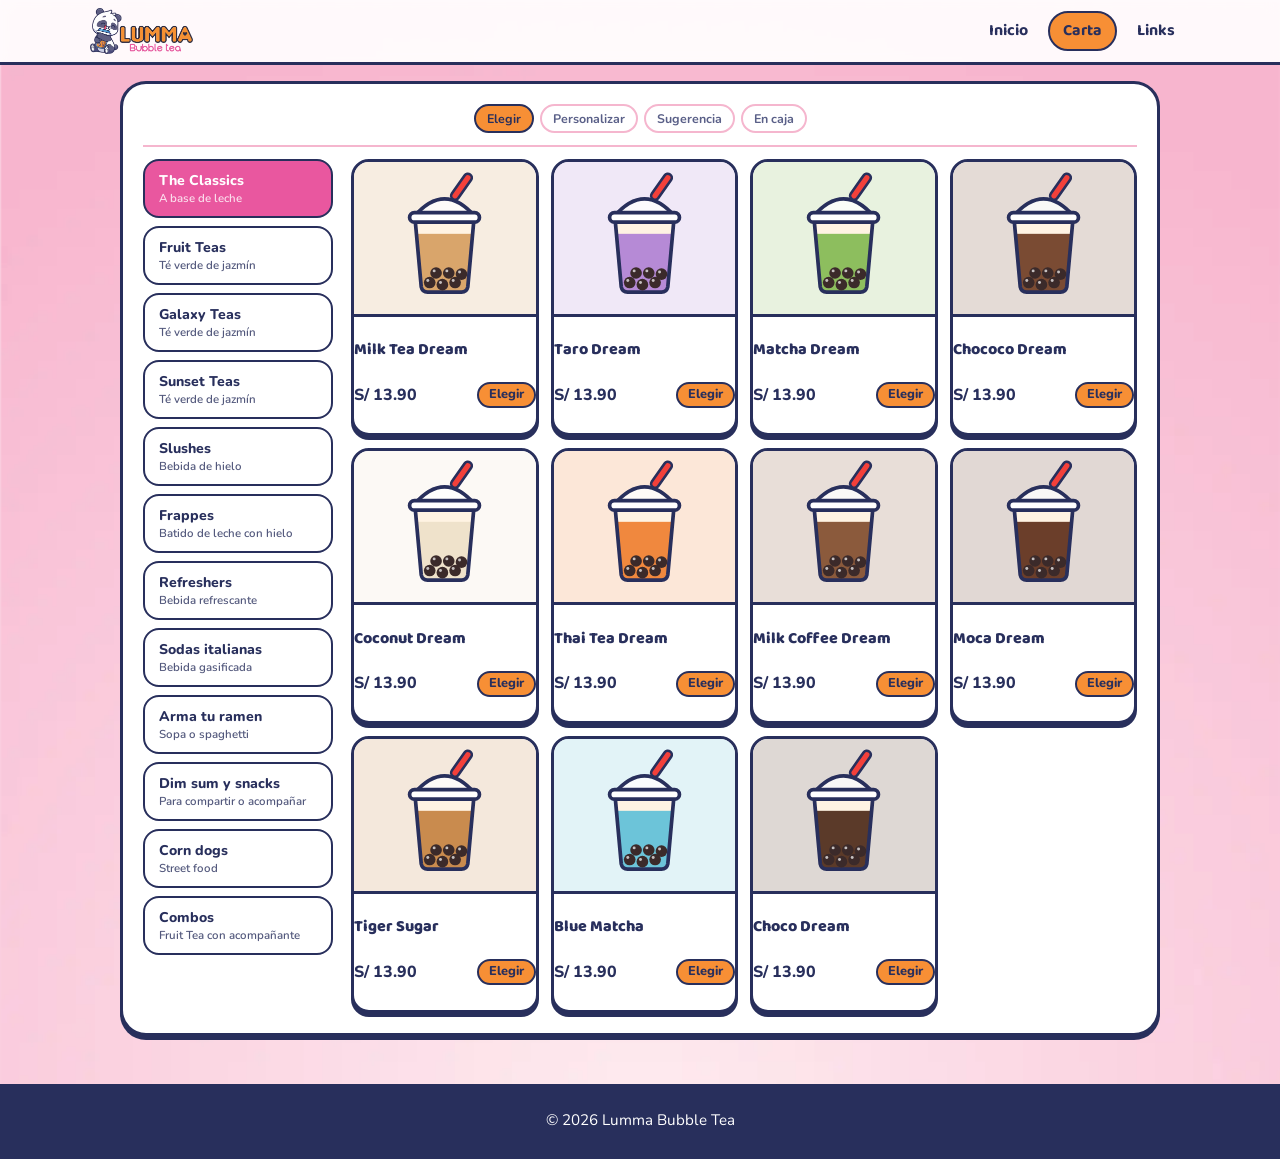
==== carta.html @ 466e7989 "primer modelo de carta menu" ====
<!doctype html>
<html lang="es">
<head>
  <meta charset="utf-8">
  <meta name="viewport" content="width=device-width, initial-scale=1">
  <title>Carta digital | Lumma Bubble Tea</title>
  <meta name="description" content="Elige tus bebidas y snacks, personalízalos, mira tu total y muéstralo en caja.">
  <meta name="theme-color" content="#F78F35">
  <link rel="icon" href="assets/images/lumma-logo.webp" type="image/webp">
  <link rel="preconnect" href="https://fonts.googleapis.com">
  <link rel="preconnect" href="https://fonts.gstatic.com" crossorigin>
  <link href="https://fonts.googleapis.com/css2?family=Baloo+2:wght@700;800&family=Nunito:wght@400;600;700;800&display=swap" rel="stylesheet">
  <link rel="stylesheet" href="assets/css/styles.css">
</head>
<body data-page="carta">
  <header class="encabezado" id="encabezado"></header>

  <main class="carta-pagina">
    <h1 class="solo-lectores">Carta digital de Lumma Bubble Tea</h1>
    <div class="app" id="app" aria-live="polite"></div>
    <noscript><p style="text-align:center;padding:2rem">Activa JavaScript para usar la carta interactiva.</p></noscript>
  </main>

  <footer class="pie" id="pie"></footer>

  <script src="assets/js/config.js"></script>
  <script src="assets/js/art.js"></script>
  <script src="assets/js/menu-data.js"></script>
  <script src="assets/js/site.js"></script>
  <script src="assets/js/carta.js"></script>
</body>
</html>
---- assets/css/styles.css ----
/* ===== Paleta de Lumma (extraída del logo) ===== */
:root {
  --naranja: #F78F35;
  --azul: #282F5C;
  --rosa: #E9579F;
  --rosa-fuerte: #EC2C6C;
  --rojo: #F3403A;
  --fondo-claro: #FEEBEF;
  --fondo-borde: #F5B6CE;
  --blanco: #FFFFFF;
  --texto: #282F5C;
  --texto-suave: #5A6088;
  --radio: 18px;
  --sombra: 0 4px 0 var(--azul);
  --font-titulo: 'Baloo 2', 'Nunito', 'Trebuchet MS', system-ui, sans-serif;
  --font-texto: 'Nunito', 'Segoe UI', system-ui, sans-serif;
}

* { box-sizing: border-box; }
html { -webkit-text-size-adjust: 100%; }
body {
  margin: 0;
  font-family: var(--font-texto);
  font-size: 16px;
  line-height: 1.55;
  color: var(--texto);
  background: #FBCFE0 url('../images/FONDO.webp') center top / cover fixed no-repeat;
  min-height: 100vh;
  display: flex;
  flex-direction: column;
}
main { flex: 1; }
h1, h2, h3 { font-family: var(--font-titulo); line-height: 1.15; margin: 0 0 .5rem; font-weight: 800; }
h1 { font-size: clamp(2rem, 6vw, 3.2rem); }
h2 { font-size: clamp(1.5rem, 4vw, 2.1rem); }
h3 { font-size: 1.15rem; }
p { margin: 0 0 1rem; }
img { max-width: 100%; height: auto; display: block; }
a { color: inherit; }
.contenedor { width: min(1100px, 100% - 32px); margin-inline: auto; }
.solo-lectores { position: absolute; left: -9999px; }
:focus-visible { outline: 3px solid var(--azul); outline-offset: 3px; }

/* ===== Botones ===== */
.btn {
  display: inline-flex; align-items: center; justify-content: center; gap: .5rem;
  font-family: var(--font-titulo); font-weight: 800; font-size: 1.05rem;
  padding: .7rem 1.4rem; border-radius: 999px; cursor: pointer; text-decoration: none;
  border: 3px solid var(--azul); background: var(--naranja); color: var(--azul);
  box-shadow: var(--sombra); transition: transform .12s, box-shadow .12s;
}
.btn:hover { transform: translateY(2px); box-shadow: 0 2px 0 var(--azul); }
.btn:active { transform: translateY(4px); box-shadow: 0 0 0 var(--azul); }
.btn.rosa { background: var(--rosa); color: var(--blanco); }
.btn.blanco { background: var(--blanco); }
.btn.azul { background: var(--azul); color: var(--blanco); }
.btn.bloque { display: flex; width: 100%; }
.btn.chico { font-size: .9rem; padding: .45rem .95rem; }

/* ===== Encabezado y pie ===== */
.encabezado { position: sticky; top: 0; z-index: 20; background: rgba(255, 255, 255, .92); border-bottom: 3px solid var(--azul); backdrop-filter: blur(6px); }
.encabezado .contenedor { display: flex; align-items: center; justify-content: space-between; gap: 1rem; padding: .5rem 0; }
.logo img { height: 46px; width: auto; }
.nav { display: flex; gap: .35rem; }
.nav a { font-family: var(--font-titulo); font-weight: 700; text-decoration: none; padding: .35rem .8rem; border-radius: 999px; border: 2px solid transparent; }
.nav a:hover { border-color: var(--azul); }
.nav a[aria-current="page"] { background: var(--naranja); border-color: var(--azul); }
.pie { margin-top: 3rem; background: var(--azul); color: var(--blanco); padding: 1.6rem 0; text-align: center; font-size: .95rem; }
.pie a { color: var(--blanco); }

/* ===== Inicio ===== */
.hero { padding: 2.2rem 0 1.5rem; text-align: center; }
.hero .logo-grande { width: min(420px, 82%); margin: 0 auto 1rem; }
.hero p { font-size: 1.15rem; max-width: 34rem; margin-inline: auto; }
.hero .acciones { display: flex; flex-wrap: wrap; gap: .8rem; justify-content: center; margin-top: 1.2rem; }
.seccion { padding: 2.2rem 0; }
.seccion > .contenedor > h2 { text-align: center; }
.seccion .sub { text-align: center; color: var(--texto-suave); margin-bottom: 1.5rem; }
.rejilla { display: grid; gap: 1rem; grid-template-columns: repeat(auto-fit, minmax(200px, 1fr)); }
.tarjeta {
  background: var(--blanco); border: 3px solid var(--azul); border-radius: var(--radio);
  box-shadow: var(--sombra); padding: 1.1rem; position: relative;
}
.tarjeta .num { display: inline-flex; width: 2.2rem; height: 2.2rem; align-items: center; justify-content: center; border-radius: 50%; background: var(--naranja); border: 3px solid var(--azul); font-family: var(--font-titulo); font-weight: 800; margin-bottom: .5rem; }
.tarjeta.cat { text-align: center; text-decoration: none; display: block; padding-top: .6rem; }
.tarjeta.cat .ilustra { width: 96px; height: 96px; margin: 0 auto .4rem; }
.tarjeta.cat strong { font-family: var(--font-titulo); font-size: 1.15rem; display: block; }
.tarjeta.cat span { color: var(--texto-suave); font-size: .9rem; }
.tarjeta.cat:hover { transform: translateY(2px); box-shadow: 0 2px 0 var(--azul); }
.tarjeta .dato { color: var(--texto-suave); margin: 0 0 .35rem; font-size: .95rem; }
.aviso-datos { text-align: center; font-size: .85rem; color: var(--texto-suave); margin-top: 1rem; }
.fila-botones { display: flex; flex-wrap: wrap; gap: .8rem; justify-content: center; }

/* ===== Links (linktree) ===== */
.links { width: min(440px, 100% - 32px); margin: 2rem auto 0; text-align: center; display: flex; flex-direction: column; gap: .9rem; }
.links .logo-links { width: 78%; margin: 0 auto .2rem; }
.links p { margin: 0 0 .4rem; color: var(--texto-suave); }
.links .btn { padding: .95rem 1.2rem; font-size: 1.15rem; }

/* ===== Carta interactiva ===== */
.carta-pagina { padding: 1rem 0 0; }
.app { width: min(1040px, 100% - 24px); margin: 0 auto; background: var(--blanco); border: 3px solid var(--azul); border-radius: 26px; box-shadow: var(--sombra); padding: 14px; display: flex; flex-direction: column; gap: 12px; min-height: 70vh; }
.pasos { display: flex; justify-content: center; flex-wrap: wrap; gap: 6px; padding-bottom: 12px; border-bottom: 2px solid var(--fondo-borde); }
.pasos span { font-size: .78rem; padding: 3px 11px; border-radius: 999px; border: 2px solid var(--fondo-borde); color: var(--texto-suave); white-space: nowrap; font-weight: 700; }
.pasos span.on { background: var(--naranja); border-color: var(--azul); color: var(--azul); }
.fila { display: flex; align-items: center; justify-content: space-between; gap: 8px; }
.suave { color: var(--texto-suave); font-size: .9rem; }

.layout { display: flex; flex-direction: column; gap: 12px; }
.rail { display: flex; gap: 8px; overflow-x: auto; padding-bottom: 6px; scrollbar-width: thin; }
.chip { font-family: var(--font-texto); font-weight: 800; font-size: .88rem; padding: 7px 14px; border-radius: 999px; border: 2px solid var(--azul); background: var(--blanco); color: var(--azul); cursor: pointer; white-space: nowrap; flex-shrink: 0; }
.chip.on { background: var(--rosa); color: var(--blanco); }
.chip .nota { display: none; }
.rejilla-prod { display: grid; gap: 12px; grid-template-columns: repeat(2, minmax(0, 1fr)); }
.prod { position: relative; text-align: left; padding: 0; border: 3px solid var(--azul); border-radius: var(--radio); background: var(--blanco); overflow: hidden; cursor: pointer; font: inherit; color: inherit; box-shadow: var(--sombra); transition: transform .12s, box-shadow .12s; }
.prod:hover { transform: translateY(2px); box-shadow: 0 2px 0 var(--azul); }
.prod .foto { aspect-ratio: 1 / .85; display: flex; align-items: center; justify-content: center; border-bottom: 3px solid var(--azul); }
.prod .foto svg { width: 70%; height: 90%; }
.prod .info { padding: 8px 10px 10px; }
.prod .nombre { font-family: var(--font-titulo); font-weight: 800; font-size: 1rem; line-height: 1.15; display: block; min-height: 2.3em; }
.prod .precio-fila { display: flex; justify-content: space-between; align-items: center; gap: 6px; margin-top: 4px; }
.prod .precio { font-weight: 800; }
.prod .accion { font-size: .8rem; font-weight: 800; background: var(--naranja); border: 2px solid var(--azul); border-radius: 999px; padding: 1px 10px; }
.insignia { position: absolute; top: 8px; right: 8px; background: var(--rosa); color: #fff; border: 2px solid var(--azul); border-radius: 999px; min-width: 26px; height: 26px; display: flex; align-items: center; justify-content: center; font-weight: 800; font-size: .85rem; padding: 0 6px; }

.barra { position: sticky; bottom: 10px; margin-top: auto; display: flex; align-items: center; justify-content: space-between; gap: 10px; background: var(--azul); color: var(--blanco); padding: 10px 14px; border-radius: 18px; }
.barra .total { font-family: var(--font-titulo); font-weight: 800; font-size: 1.25rem; line-height: 1.1; }
.barra .suave { color: #D8DBF2; }

.volver { background: var(--blanco); border: 2px solid var(--azul); border-radius: 999px; padding: 4px 14px; font-weight: 800; cursor: pointer; color: var(--azul); font-family: var(--font-texto); }
.detalle-foto { height: 150px; border-radius: var(--radio); border: 3px solid var(--azul); display: flex; align-items: center; justify-content: center; }
.detalle-foto svg { height: 88%; width: auto; }
.grupo { display: flex; flex-direction: column; gap: 6px; }
.grupo > .etq { font-weight: 800; font-size: .9rem; }
.opciones { display: flex; flex-wrap: wrap; gap: 8px; }
.opcion { font-family: var(--font-texto); font-weight: 700; font-size: .9rem; padding: 8px 14px; border-radius: 14px; border: 2px solid var(--azul); background: var(--blanco); color: var(--azul); cursor: pointer; }
.opcion[aria-pressed="true"] { background: var(--naranja); }
.cantidad { display: flex; align-items: center; gap: 14px; font-weight: 800; }
.cantidad button { width: 36px; height: 36px; border-radius: 50%; border: 2px solid var(--azul); background: var(--blanco); font-size: 1.2rem; font-weight: 800; cursor: pointer; color: var(--azul); }

.linea { border: 2px solid var(--azul); border-radius: 14px; padding: 10px 12px; display: flex; justify-content: space-between; gap: 10px; align-items: flex-start; }
.linea .nm { font-weight: 800; }
.linea .precio-linea { font-weight: 800; text-align: right; white-space: nowrap; }
.quitar { background: none; border: 0; padding: 0; color: var(--rosa-fuerte); font-weight: 800; cursor: pointer; font-family: var(--font-texto); font-size: .85rem; }
.total-fila { display: flex; justify-content: space-between; align-items: baseline; font-family: var(--font-titulo); font-weight: 800; padding: 4px 2px; }
.total-fila .grande { font-size: 1.8rem; }
.nota-caja { background: var(--fondo-claro); border-radius: 14px; padding: 10px 14px; font-size: .9rem; color: var(--texto-suave); }
.acciones-col { display: flex; flex-direction: column; gap: 10px; }
.acciones-fila { display: flex; gap: 10px; }
.acciones-fila .btn { flex: 1; }
.vacio { text-align: center; padding: 2rem 1rem; color: var(--texto-suave); }

/* Modo letra grande (para mostrar en caja) */
.grande-modo .linea { padding: 16px; }
.grande-modo .linea .nm { font-size: 1.45rem; }
.grande-modo .linea .suave { font-size: 1.1rem; }
.grande-modo .linea .precio-linea { font-size: 1.45rem; }
.grande-modo .total-fila .grande { font-size: 2.6rem; }

/* ===== Pantallas grandes: carta con columna de categorías ===== */
@media (min-width: 900px) {
  .layout { display: grid; grid-template-columns: 190px minmax(0, 1fr); gap: 18px; align-items: start; }
  .rail { flex-direction: column; overflow: visible; position: sticky; top: 76px; }
  .chip { border-radius: 16px; text-align: left; padding: 10px 14px; white-space: normal; }
  .chip .nota { display: block; font-size: .72rem; font-weight: 600; opacity: .8; }
  .rejilla-prod { grid-template-columns: repeat(3, minmax(0, 1fr)); }
  .app { padding: 20px; }
}
@media (min-width: 1100px) { .rejilla-prod { grid-template-columns: repeat(4, minmax(0, 1fr)); } }
.barra .btn { white-space: nowrap; padding: .55rem 1.1rem; font-size: 1rem; }
@media (max-width: 520px) {
  .nav a { padding: .3rem .55rem; font-size: .9rem; }
  .logo img { height: 40px; }
  .pasos { gap: 4px; }
  .pasos span { font-size: .7rem; padding: 3px 8px; }
}
@media (prefers-reduced-motion: reduce) { .btn, .prod, .tarjeta.cat { transition: none; } }
.total-arriba { background: var(--fondo-claro); border: 2px solid var(--azul); border-radius: 14px; padding: 8px 14px; }
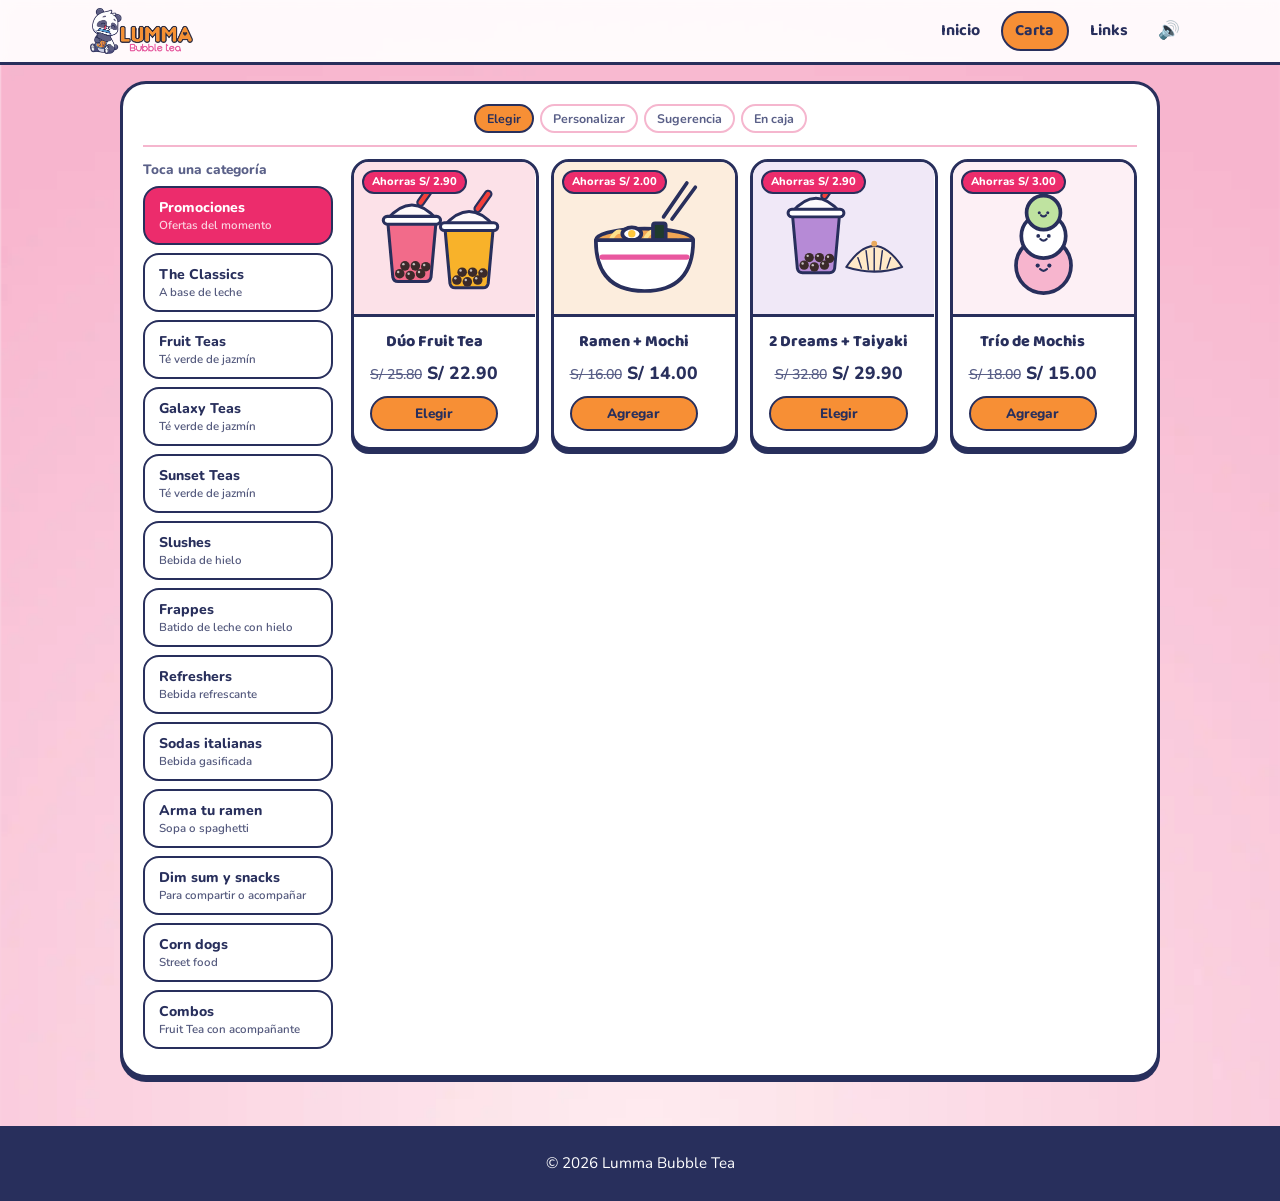
==== commit 2fbf1ae1: "se pulio" ====
--- a/carta.html
+++ b/carta.html
@@ -26,6 +26,7 @@
   <script src="assets/js/config.js"></script>
   <script src="assets/js/art.js"></script>
   <script src="assets/js/menu-data.js"></script>
+  <script src="assets/js/sonido.js"></script>
   <script src="assets/js/site.js"></script>
   <script src="assets/js/carta.js"></script>
 </body>
--- a/assets/css/styles.css
+++ b/assets/css/styles.css
@@ -107,7 +107,11 @@
 .suave { color: var(--texto-suave); font-size: .9rem; }
 
 .layout { display: flex; flex-direction: column; gap: 12px; }
-.rail { display: flex; gap: 8px; overflow-x: auto; padding-bottom: 6px; scrollbar-width: thin; }
+.rail { display: flex; gap: 8px; overflow-x: auto; padding-bottom: 6px; scrollbar-width: thin; position: relative; }
+.rail-wrap { position: relative; }
+.pista-cat { margin: 0 0 6px; font-size: .85rem; font-weight: 800; color: var(--texto-suave); }
+.rail-wrap::after { content: ''; position: absolute; right: 0; top: 26px; bottom: 8px; width: 44px; pointer-events: none; background: linear-gradient(to right, rgba(255, 255, 255, 0), #fff 85%); transition: opacity .2s; }
+.rail-wrap.fin::after { opacity: 0; }
 .chip { font-family: var(--font-texto); font-weight: 800; font-size: .88rem; padding: 7px 14px; border-radius: 999px; border: 2px solid var(--azul); background: var(--blanco); color: var(--azul); cursor: pointer; white-space: nowrap; flex-shrink: 0; }
 .chip.on { background: var(--rosa); color: var(--blanco); }
 .chip .nota { display: none; }
@@ -116,11 +120,11 @@
 .prod:hover { transform: translateY(2px); box-shadow: 0 2px 0 var(--azul); }
 .prod .foto { aspect-ratio: 1 / .85; display: flex; align-items: center; justify-content: center; border-bottom: 3px solid var(--azul); }
 .prod .foto svg { width: 70%; height: 90%; }
-.prod .info { padding: 8px 10px 10px; }
+.prod .info { display: block; padding: 7px 16px 16px; }
 .prod .nombre { font-family: var(--font-titulo); font-weight: 800; font-size: 1rem; line-height: 1.15; display: block; min-height: 2.3em; }
-.prod .precio-fila { display: flex; justify-content: space-between; align-items: center; gap: 6px; margin-top: 4px; }
-.prod .precio { font-weight: 800; }
-.prod .accion { font-size: .8rem; font-weight: 800; background: var(--naranja); border: 2px solid var(--azul); border-radius: 999px; padding: 1px 10px; }
+.prod .precio-fila { display: flex; flex-direction: column; align-items: stretch; gap: 8px; margin-top: 0; }
+.prod .precio { font-weight: 800; font-size: 1.1rem; }
+.prod .accion { display: block; text-align: center; font-size: .85rem; font-weight: 800; background: var(--naranja); border: 2px solid var(--azul); border-radius: 999px; padding: 5px 16px; white-space: nowrap; }
 .insignia { position: absolute; top: 8px; right: 8px; background: var(--rosa); color: #fff; border: 2px solid var(--azul); border-radius: 999px; min-width: 26px; height: 26px; display: flex; align-items: center; justify-content: center; font-weight: 800; font-size: .85rem; padding: 0 6px; }
 
 .barra { position: sticky; bottom: 10px; margin-top: auto; display: flex; align-items: center; justify-content: space-between; gap: 10px; background: var(--azul); color: var(--blanco); padding: 10px 14px; border-radius: 18px; }
@@ -135,8 +139,14 @@
 .opciones { display: flex; flex-wrap: wrap; gap: 8px; }
 .opcion { font-family: var(--font-texto); font-weight: 700; font-size: .9rem; padding: 8px 14px; border-radius: 14px; border: 2px solid var(--azul); background: var(--blanco); color: var(--azul); cursor: pointer; }
 .opcion[aria-pressed="true"] { background: var(--naranja); }
-.cantidad { display: flex; align-items: center; gap: 14px; font-weight: 800; }
-.cantidad button { width: 36px; height: 36px; border-radius: 50%; border: 2px solid var(--azul); background: var(--blanco); font-size: 1.2rem; font-weight: 800; cursor: pointer; color: var(--azul); }
+.cantidad { display: flex; align-items: center; justify-content: space-between; gap: 14px; background: var(--fondo-claro); border: 3px solid var(--azul); border-radius: 18px; padding: 10px 16px; box-shadow: 0 3px 0 var(--azul); }
+.cantidad { --tam-cantidad: 1rem; }
+.cantidad .etq-cant { font-family: var(--font-titulo); font-weight: 800; font-size: var(--tam-cantidad); line-height: 1; color: var(--azul); }
+.cantidad .ctl { display: flex; align-items: center; gap: 16px; }
+.cantidad .num { min-width: 1.6em; text-align: center; font-family: var(--font-titulo); font-weight: 800; font-size: var(--tam-cantidad); line-height: 1; color: var(--azul); }
+.cantidad button { width: 46px; height: 46px; border-radius: 50%; border: 3px solid var(--azul); background: var(--blanco); font-family: var(--font-texto); font-size: 1.6rem; font-weight: 800; line-height: 1; cursor: pointer; color: var(--azul); padding: 0; box-shadow: 0 3px 0 var(--azul); transition: transform .1s, box-shadow .1s; }
+.cantidad button[data-a="mas"] { background: var(--naranja); }
+.cantidad button:active { transform: translateY(3px); box-shadow: 0 0 0 var(--azul); }
 
 .linea { border: 2px solid var(--azul); border-radius: 14px; padding: 10px 12px; display: flex; justify-content: space-between; gap: 10px; align-items: flex-start; }
 .linea .nm { font-weight: 800; }
@@ -160,7 +170,9 @@
 /* ===== Pantallas grandes: carta con columna de categorías ===== */
 @media (min-width: 900px) {
   .layout { display: grid; grid-template-columns: 190px minmax(0, 1fr); gap: 18px; align-items: start; }
-  .rail { flex-direction: column; overflow: visible; position: sticky; top: 76px; }
+  .rail-wrap { position: sticky; top: 76px; }
+  .rail-wrap::after { display: none; }
+  .rail { flex-direction: column; overflow: visible; position: static; }
   .chip { border-radius: 16px; text-align: left; padding: 10px 14px; white-space: normal; }
   .chip .nota { display: block; font-size: .72rem; font-weight: 600; opacity: .8; }
   .rejilla-prod { grid-template-columns: repeat(3, minmax(0, 1fr)); }
@@ -176,3 +188,76 @@
 }
 @media (prefers-reduced-motion: reduce) { .btn, .prod, .tarjeta.cat { transition: none; } }
 .total-arriba { background: var(--fondo-claro); border: 2px solid var(--azul); border-radius: 14px; padding: 8px 14px; }
+.prod .precio { white-space: nowrap; }
+@media (max-width: 520px) {
+  .prod .info { padding: 5px 12px 14px; }
+  .prod .precio { font-size: 1rem; }
+  .prod .accion { font-size: .8rem; padding: 5px 10px; }
+}
+.prod { display: flex; flex-direction: column; }
+.prod .info { flex: 1; display: flex; flex-direction: column; }
+.prod .precio-fila { margin-top: auto; padding-top: 0; }
+.prod .precio { text-align: center; }
+.prod .nombre { display: flex; align-items: center; justify-content: center; text-align: center; }
+
+.ctrl { display: flex; align-items: center; gap: 10px; margin-top: 8px; }
+.paso { width: 36px; height: 36px; border-radius: 50%; border: 2px solid var(--azul); background: var(--blanco); color: var(--azul); font-family: var(--font-texto); font-weight: 800; font-size: 1.3rem; line-height: 1; cursor: pointer; padding: 0; }
+.paso.mas { background: var(--naranja); }
+.paso:hover { transform: translateY(1px); }
+.grande-modo .paso { width: 46px; height: 46px; font-size: 1.6rem; }
+.grande-modo .quitar { font-size: 1rem; }
+
+.barra-volver { position: sticky; top: var(--enc, 64px); z-index: 15; background: var(--blanco); padding: 8px 0; border-bottom: 2px solid var(--fondo-borde); }
+
+/* Categorías como tarjetas (celular) */
+.titulo-cats { text-align: center; font-size: 1.3rem; margin: 4px 0 2px; }
+.rejilla-cats { display: grid; grid-template-columns: repeat(2, minmax(0, 1fr)); gap: 14px; }
+button.tarjeta.cat { font: inherit; color: inherit; cursor: pointer; width: 100%; text-align: center; }
+.rejilla-cats .tarjeta.cat { padding: .9rem .6rem 1rem; }
+@media (max-width: 899px) { .pista-cat { display: none; } }
+@media (min-width: 900px) { .solo-movil { display: none; } }
+
+/* Categorías compactas en celular: se ven todas con poco scroll */
+@media (max-width: 899px) {
+  .titulo-cats { font-size: 1.15rem; margin: 0; }
+  .rejilla-cats { grid-template-columns: repeat(3, minmax(0, 1fr)); gap: 10px; }
+  .rejilla-cats .tarjeta.cat { padding: .5rem .3rem .6rem; border-width: 2.5px; border-radius: 14px; box-shadow: 0 3px 0 var(--azul); }
+  .rejilla-cats .tarjeta.cat .ilustra { width: 58px; height: 58px; margin: 0 auto .3rem; }
+  .rejilla-cats .tarjeta.cat strong { display: flex; align-items: center; justify-content: center; min-height: 2.2em; font-size: .9rem; line-height: 1.1; }
+  .rejilla-cats .insignia { top: 4px; right: 4px; min-width: 22px; height: 22px; font-size: .75rem; }
+}
+@media (max-width: 899px) { .rejilla-cats .tarjeta.cat strong { overflow-wrap: anywhere; } }
+@media (max-width: 359px) {
+  .rejilla-cats { gap: 8px; }
+  .rejilla-cats .tarjeta.cat { padding: .45rem .15rem .55rem; }
+  .rejilla-cats .tarjeta.cat .ilustra { width: 50px; height: 50px; }
+  .rejilla-cats .tarjeta.cat strong { font-size: .78rem; }
+}
+
+/* Promociones */
+.banner-promo { position: relative; display: flex; align-items: center; gap: 14px; width: 100%; font: inherit; color: var(--azul); text-decoration: none; text-align: left; cursor: pointer; background: var(--naranja); border: 3px solid var(--azul); border-radius: 18px; box-shadow: var(--sombra); padding: .55rem 1rem .55rem .7rem; transition: transform .12s, box-shadow .12s; }
+.banner-promo:hover { transform: translateY(2px); box-shadow: 0 2px 0 var(--azul); }
+.banner-icono { flex: 0 0 54px; width: 54px; height: 54px; background: var(--rosa-fuerte); border: 3px solid var(--azul); border-radius: 50%; display: flex; align-items: center; justify-content: center; }
+.banner-icono svg { width: 38px; height: 38px; }
+.banner-texto { flex: 1; display: flex; flex-direction: column; line-height: 1.15; }
+.banner-texto strong { font-family: var(--font-titulo); font-weight: 800; font-size: 1.3rem; }
+.banner-texto span { font-size: .85rem; font-weight: 700; }
+.banner-flecha { font-family: var(--font-titulo); font-weight: 800; font-size: 1.6rem; }
+.banner-promo .insignia { top: -10px; right: 10px; }
+#banner-promo-home { margin-bottom: 1rem; }
+.chip.promo { background: var(--naranja); }
+.chip.promo.on { background: var(--rosa-fuerte); color: #fff; }
+.ahorro { position: absolute; top: 8px; left: 8px; z-index: 2; background: var(--rosa-fuerte); color: #fff; border: 2px solid var(--azul); border-radius: 999px; font-size: .7rem; font-weight: 800; padding: 1px 8px; }
+.prod .precio .antes { font-weight: 600; font-size: .8em; color: var(--texto-suave); }
+.ahorro-linea { margin: 0; background: var(--fondo-claro); border-radius: 12px; padding: 8px 12px; font-size: .9rem; }
+
+@media (max-width: 374px) { .ahorro .pal { display: none; } }
+
+.btn-sonido { background: transparent; border: 2px solid transparent; border-radius: 999px; padding: .25rem .5rem; font-size: 1.1rem; cursor: pointer; line-height: 1; }
+.btn-sonido:hover { border-color: var(--azul); }
+
+@media (max-width: 899px) { .solo-pc { display: none; } }
+.cantidad button:disabled { opacity: .4; cursor: default; box-shadow: none; transform: none; }
+
+/* En celular las categorías se eligen en su propia vista (botón "← Categorías"), así que la fila de chips sobra. */
+@media (max-width: 899px) { .rail-wrap { display: none; } }
